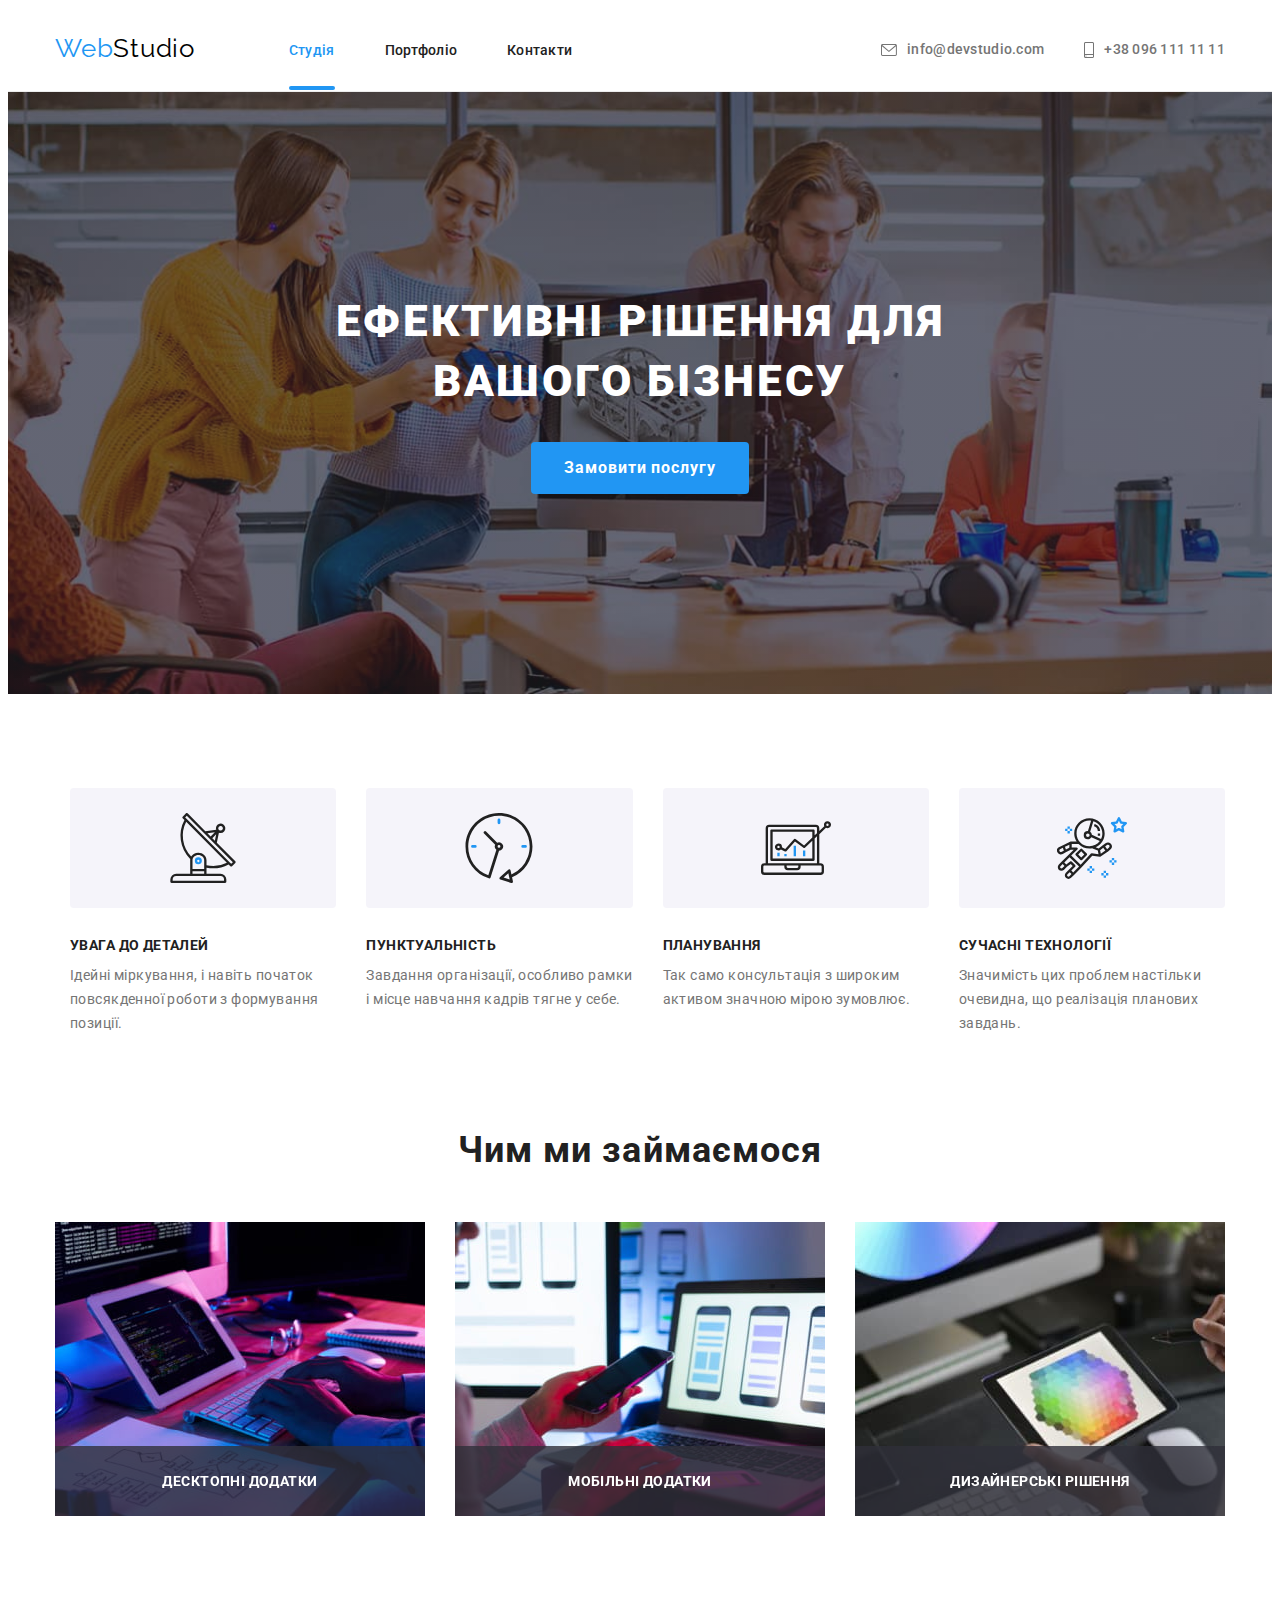
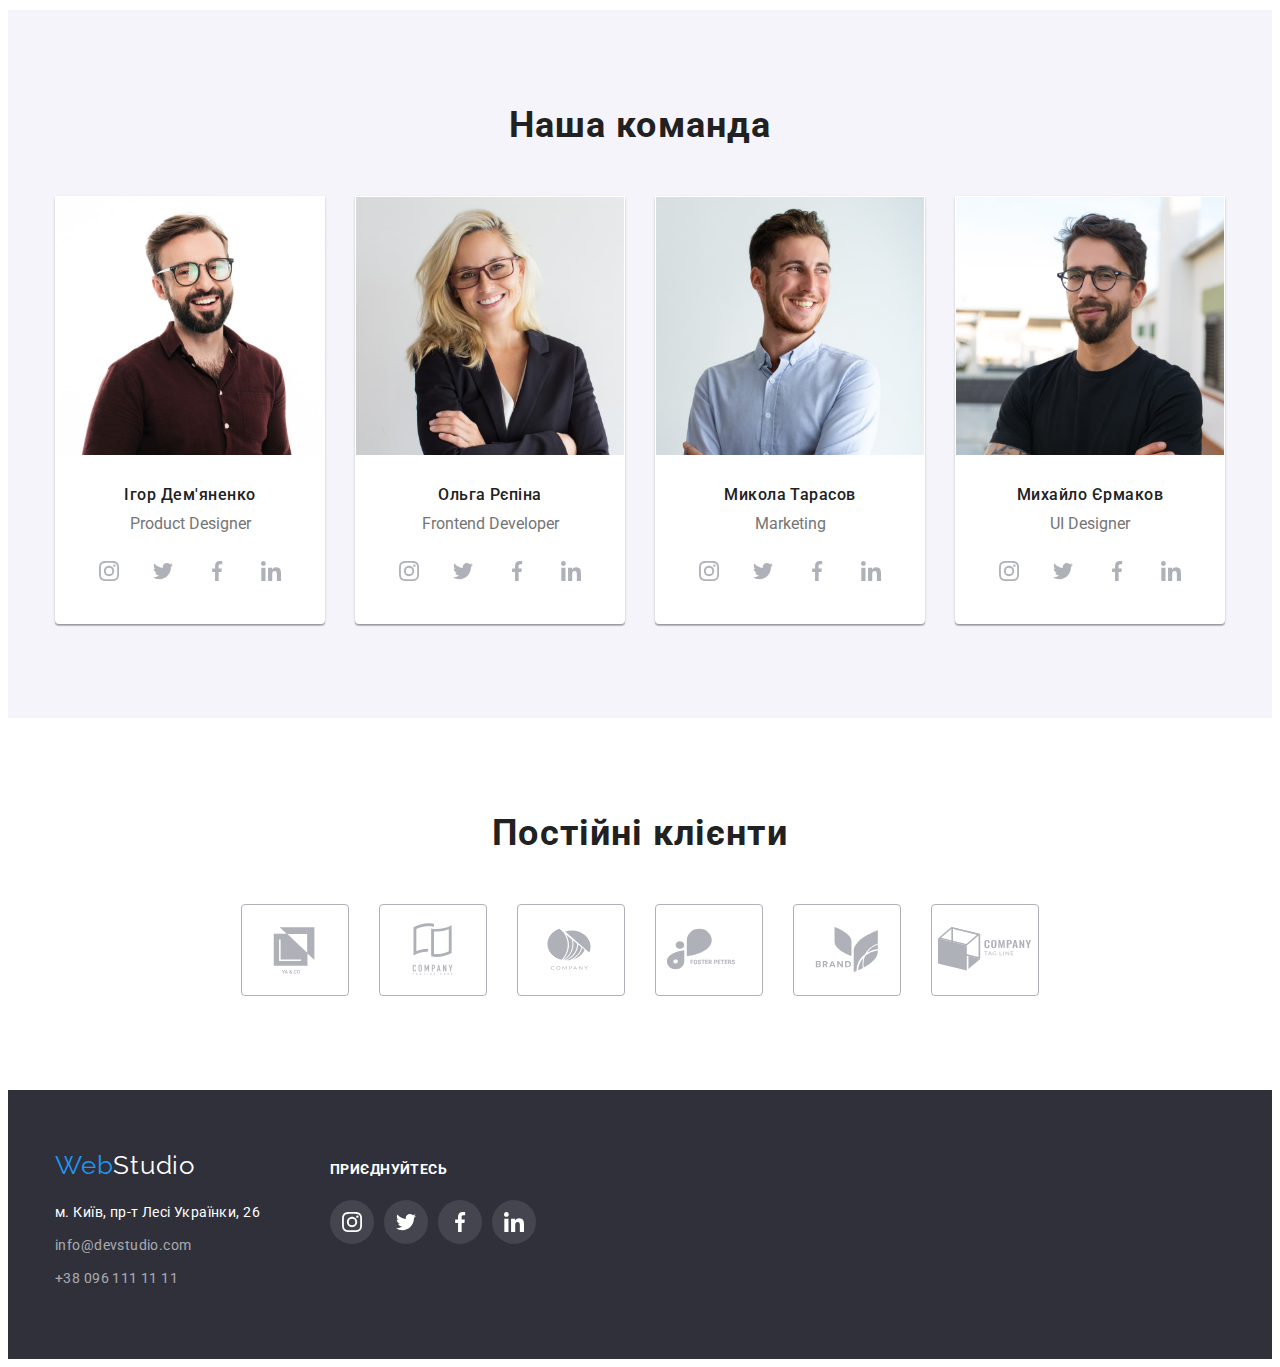
==== index.html @ b307451d "cloning files" ====
<!DOCTYPE html>
<html lang="uk">
<head>
    <meta charset="UTF-8">
    <meta http-equiv="X-UA-Compatible" content="IE=edge">
    <meta name="viewport" content="width=device-width, initial-scale=1.0">
    <title>WebStudio</title>
    <link rel="preconnect" href="https://fonts.googleapis.com"/>
    <link rel="preconnect" href="https://fonts.gstatic.com" crossorigin/>
    <link href="https://fonts.googleapis.com/css2?family=Raleway:wght@700&family=Roboto:wght@400;500;700;900&display=swap"
        rel="stylesheet"/>
    <link rel="stylesheet" href="https://cdnjs.cloudflare.com/ajax/libs/modern-normalize/1.1.0/modern-normalize.min.css"
            integrity="sha512-wpPYUAdjBVSE4KJnH1VR1HeZfpl1ub8YT/NKx4PuQ5NmX2tKuGu6U/JRp5y+Y8XG2tV+wKQpNHVUX03MfMFn9Q=="
            crossorigin="anonymous" referrerpolicy="no-referrer"/>
    <link rel="stylesheet" href="./styles/styles.css"/>
</head>
<body>
    <header>
        <div class="container">
            <div class="header-container">
                <a class=" header link-logo" href="./index.html"><span class="logo">Web</span><span class="logo-studio">Studio</span></a>
                <ul class="site-nav">
                    <li><a class="link current" href="./index.html">Студія</a></li>
                    <li><a class="link" href="./portfolio.html">Портфоліо</a></li>
                    <li><a class="link" href="#">Контакти</a></li>
                </ul>
                <ul class="contacts">
                    <li class="contacts-item"><a class="link email" href="meilto:info@devstudio.com">
                        <span class="contacts-list">
                            <svg class="contacts-icon" width="16" height="12">
                                <use href="./img/icon.svg#icon-envelope"></use>
                            </svg>info@devstudio.com
                        </span></a></li>
                    <li class="contacts-item"><a class="link tel" href="tel:+380961111111">
                        <span class="contacts-list">
                            <svg class="contacts-icon" width="10" height="16">
                                <use href="./img/icon.svg#icon-smartphone"></use>
                            </svg>+38 096 111 11 11
                        </span></a></li>
                </ul>
            </div>
        </div>
    </header> 
    <main>

        <section class="hero">
            <div class="overlay">
                <div class="hero-container">
                    <h1 class="hero-title">Ефективні рішення для вашого бізнесу</h1>
                    <button data-modal-open class="primary-button" type="button">Замовити послугу</button>
                </div>
            </div>
        </section>

        <section class="section excellence">
            <div class="container">
                <h2 class="visually-hidden">Наші переваги</h2>
                <ul class="excellence-list">
                    <li class="excellence-item icon-antenna">
                        <h3 class="excellence-title">Увага до деталей</h3>
                        <p class="text">Ідейні міркування, і навіть початок повсякденної роботи з формування позиції.</p>
                    </li>
                    <li class="excellence-item icon-clock">
                        <h3 class="excellence-title">Пунктуальність</h3>
                        <p class="text">Завдання організації, особливо рамки і місце навчання кадрів тягне у себе.</p>
                    </li>
                    <li class="excellence-item icon-diagram">
                        <h3 class="excellence-title">Планування</h3>
                        <p class="text">Так само консультація з широким активом значною мірою зумовлює.</p>
                    </li>
                    <li class="excellence-item icon-astronaut">
                        <h3 class="excellence-title">Сучасні технологіЇ</h3>
                        <p class="text">Значимість цих проблем настільки очевидна, що реалізація планових завдань.</p>
                    </li>
                </ul>
            </div>
        </section>

        <section class="section-activities">
            <div class="container">
                <h2 class="activities title">Чим ми займаємося</h2>
                <ul class="activities-items">
                    <li>
                        <div class="activities-card">
                            <img src="./img/box1.jpg" alt="Десктопні додатки" height="294" width="370">
                            <div class="activities-description">
                                <p>Десктопні додатки</p>
                            </div>
                        </div>
                    </li>
                    <li>
                        <div class="activities-card">
                            <img src="./img/box2.jpg" alt="Мобільні додатки" height="294" width="370">
                            <div class="activities-description">
                                <p>Мобільні додатки</p>
                            </div>
                        </div>
                    </li>
                    <li>
                        <div class="activities-card">
                            <img src="./img/box3.jpg" alt="Дизайнерські рішення" height="294" width="370">
                            <div class="activities-description">
                                <p>Дизайнерські рішення</p>
                            </div>
                        </div>
                    </li>
                </ul>
            </div>
        </section>

        <section class="section team">
            <div class="container">
                <h2 class="title">Наша команда</h2>
                <ul class="team-items">
                    <li class="teamcard">
                        <img src="./img/img1.jpg" alt="Молодий чоловік" height="260" width="270">
                        <div class="team-container">
                            <h3 class="team-title">Ігор Дем'яненко</h3>
                            <p lang="en" class="text">Product Designer</p>
                            <ul class="team-connect-list">
                                <li class="team-connect-item"><a href="" class="team-connect-link">
                                    <svg class="team-connect-icon" width="20" height="20">
                                        <use href="./img/icon.svg#icon-instagram"></use>
                                    </svg>
                                </a></li>
                                <li class="team-connect-item"><a href="" class="team-connect-link">
                                    <svg class="team-connect-icon" width="20" height="20">
                                        <use href="./img/icon.svg#icon-twitter"></use>
                                    </svg>
                                </a></li>
                                <li class="team-connect-item"><a href="" class="team-connect-link">
                                    <svg class="team-connect-icon" width="20" height="20">
                                        <use href="./img/icon.svg#icon-facebook"></use>
                                    </svg>
                                </a></li>
                                <li class="team-connect-item"><a href="" class="team-connect-link">
                                    <svg class="team-connect-icon" width="20" height="20">
                                        <use href="./img/icon.svg#icon-linkedin"></use>
                                    </svg>
                                </a></li>
                            </ul>
                        </div>
                    </li>
                    <li class="teamcard">
                        <img src="./img/img2.jpg" alt="Гарна дівчина" height="260" width="270">
                        <div class="team-container">
                            <h3 class="team-title">Ольга Рєпіна</h3>
                            <p lang="en" class="text">Frontend Developer</p>
                            <ul class="team-connect-list">
                                <li class="team-connect-item"><a href="" class="team-connect-link">
                                        <svg class="team-connect-icon" width="20" height="20">
                                            <use href="./img/icon.svg#icon-instagram"></use>
                                        </svg>
                                    </a></li>
                                <li class="team-connect-item"><a href="" class="team-connect-link">
                                        <svg class="team-connect-icon" width="20" height="20">
                                            <use href="./img/icon.svg#icon-twitter"></use>
                                        </svg>
                                    </a></li>
                                <li class="team-connect-item"><a href="" class="team-connect-link">
                                        <svg class="team-connect-icon" width="20" height="20">
                                            <use href="./img/icon.svg#icon-facebook"></use>
                                        </svg>
                                    </a></li>
                                <li class="team-connect-item"><a href="" class="team-connect-link">
                                        <svg class="team-connect-icon" width="20" height="20">
                                            <use href="./img/icon.svg#icon-linkedin"></use>
                                        </svg>
                                    </a></li>
                            </ul>
                        </div>                        
                    </li>
                    <li class="teamcard">
                        <img src="./img/img3.jpg" alt="Усміхнений хлопець" height="260" width="270">
                        <div class="team-container">
                            <h3 class="team-title">Микола Тарасов</h3>
                            <p lang="en" class="text">Marketing</p>
                            <ul class="team-connect-list">
                                <li class="team-connect-item"><a href="" class="team-connect-link">
                                        <svg class="team-connect-icon" width="20" height="20">
                                            <use href="./img/icon.svg#icon-instagram"></use>
                                        </svg>
                                    </a></li>
                                <li class="team-connect-item"><a href="" class="team-connect-link">
                                        <svg class="team-connect-icon" width="20" height="20">
                                            <use href="./img/icon.svg#icon-twitter"></use>
                                        </svg>
                                    </a></li>
                                <li class="team-connect-item"><a href="" class="team-connect-link">
                                        <svg class="team-connect-icon" width="20" height="20">
                                            <use href="./img/icon.svg#icon-facebook"></use>
                                        </svg>
                                    </a></li>
                                <li class="team-connect-item"><a href="" class="team-connect-link">
                                        <svg class="team-connect-icon" width="20" height="20">
                                            <use href="./img/icon.svg#icon-linkedin"></use>
                                        </svg>
                                    </a></li>
                            </ul>
                        </div>
                    </li>
                    <li class="teamcard">
                        <img src="./img/img4.jpg" alt="Усміхнений хлопець в окулярах" height="260" width="270">
                        <div class="team-container">
                            <h3 class="team-title">Михайло Єрмаков</h3>
                            <p lang="en" class="text">UI Designer</p>
                            <ul class="team-connect-list">
                                <li class="team-connect-item"><a href="" class="team-connect-link">
                                        <svg class="team-connect-icon" width="20" height="20">
                                            <use href="./img/icon.svg#icon-instagram"></use>
                                        </svg>
                                    </a></li>
                                <li class="team-connect-item"><a href="" class="team-connect-link">
                                        <svg class="team-connect-icon" width="20" height="20">
                                            <use href="./img/icon.svg#icon-twitter"></use>
                                        </svg>
                                    </a></li>
                                <li class="team-connect-item"><a href="" class="team-connect-link">
                                        <svg class="team-connect-icon" width="20" height="20">
                                            <use href="./img/icon.svg#icon-facebook"></use>
                                        </svg>
                                    </a></li>
                                <li class="team-connect-item"><a href="" class="team-connect-link">
                                        <svg class="team-connect-icon" width="20" height="20">
                                            <use href="./img/icon.svg#icon-linkedin"></use>
                                        </svg>
                                    </a></li>
                            </ul>
                        </div>
                    </li>
                </ul>
            </div>
        </section>

        <section class="clients">
            <div class="container">
                <h2 class="title">Постійні клієнти</h2>
                <ul class="clients-list">
                    <li class="clients-items"><a href="" class="clients-link">
                        <svg class="clients-icon" width="106" height="60">
                            <use href="./img/icon.svg#icon-Logounion"></use>
                        </svg>
                    </a></li>
                    <li class="clients-items"><a href="" class="clients-link">
                        <svg class="clients-icon" width="106" height="60">
                            <use href="./img/icon.svg#icon-Logotwo"></use>
                        </svg>
                    </a></li>
                    <li class="clients-items"><a href="" class="clients-link">
                        <svg class="clients-icon" width="106" height="60">
                            <use href="./img/icon.svg#icon-Logothree"></use>
                        </svg>
                    </a></li>
                    <li class="clients-items"><a href="" class="clients-link">
                        <svg class="clients-icon" width="106" height="60">
                            <use href="./img/icon.svg#icon-Logofour"></use>
                        </svg>
                    </a></li>
                    <li class="clients-items"><a href="" class="clients-link">
                        <svg class="clients-icon" width="106" height="60">
                            <use href="./img/icon.svg#icon-Logofive"></use>
                        </svg>
                    </a></li>
                    <li class="clients-items"><a href="" class="clients-link">
                        <svg class="clients-icon" width="106" height="60">
                            <use href="./img/icon.svg#icon-Logosix"></use>
                        </svg>
                    </a></li>
                </ul>
            </div>
        </section>
    </main>

    <footer>
        <div class="container">
            <div class="footer-container">
                <div class="address-container">
                    <a class="link-logo" href="./index.html"><span class="logo">Web</span><span class="logo-studio">Studio</span></a>
                    <address class="address">
                        <ul class="address-items">
                            <li class="footer-items">
                                <a class="link address"
                                    href="https://www.google.com/maps/place/бульвар+Лесі+Українки,+26,+Київ,+02000/@50.4265807,30.5361971,17z/data=!3m1!4b1!4m5!3m4!1s0x40d4cf0e033ecbe9:0x57a4dffefec77da0!8m2!3d50.4265807!4d30.5383858">
                                    <span class="link address-item">
                                        м. Київ, пр-т Лесі Українки, 26
                                    </span></a>
                            </li>
                            <li class="footer-items">
                                <a class="link email" href="meilto:info@devstudio.com"><span
                                        class="link item">info@devstudio.com</span></a>
                            </li>
                            <li class="footer-items">
                                <a class="link tel" href="tel:+380961111111"><span class="link item">+38 096 111 11 11</span></a>
                            </li>
                        </ul>
                    </address>
                </div>
                <div class="connect-container">
                    <h4 class="connect-title">Приєднуйтесь</h4>
                    <ul class="connect-list">
                        <li class="connect-item"><a href="" class="connect-link">
                            <svg class="connect-icon" width="20" height="20">
                                <use href="./img/icon.svg#icon-instagram"></use>
                            </svg>
                        </a></li>
                        <li class="connect-item"><a href="" class="connect-link">
                            <svg class="connect-icon" width="20" height="20">
                                <use href="./img/icon.svg#icon-twitter"></use>
                            </svg>
                        </a></li>
                        <li class="connect-item"><a href="" class="connect-link">
                            <svg class="connect-icon" width="20" height="20">
                                <use href="./img/icon.svg#icon-facebook"></use>
                            </svg>
                        </a></li>
                        <li class="connect-item"><a href="" class="connect-link">
                            <svg class="connect-icon" width="20" height="20">
                                <use href="./img/icon.svg#icon-linkedin"></use>
                            </svg>
                        </a></li>
                    </ul>
                </div>
            </div>
        </div>
    </footer> 
    
    <div class="backdrop is-hidden" data-modal>
        <div class="modal">
            <p></p>
            <button data-modal-close class="close-button" type="button"></button>
        </div>
    </div> 
    <script src="./js/modal.js"></script>  
</body>
</html>
---- styles/styles.css ----
html {
    box-sizing: border-box;
}
*,
* ::before,
* ::after {
    box-sizing: inherit;
}
:root {
    --primary-text-color: #757575;
    --title-text-color: #212121;
    --accent-color: #2196f3;
    --primary-white-color: #ffffff;
    --primary-black-color: #2f303a;
}
header {
    border-bottom: 1px solid #ececec;
}

body {
    background-color: var(--primary-white-color);
    color: var(--primary-text-color);

    font-family: Roboto, sans-serif;
}
.section {
    padding-top: 94px;
    padding-bottom: 94px;
}
h2,
h3,
h4, 
p {
    margin-top: 0;
    margin-bottom: 0;
}
ul {
    list-style: none;
    margin-top: 0;
    margin-bottom: 0;
}

.title {
    color: var(--title-text-color);
    font-weight: 700;
    font-size: 36px;
    line-height: 1.17;
    letter-spacing: 0.03em;
    text-align: center;
    margin-bottom: 50px;
}
.container {
    margin-right: auto;
    margin-left: auto;
    width: 1200px;
    padding-right: 15px;
    padding-left: 15px;
}

/* logo */

.logo {
    color: var(--accent-color);
    font-family: Raleway;
    text-decoration: none;
    font-size: 26px;
    line-height: 1.2;
    letter-spacing: 0.03em;
}
.logo-studio {
    color: #000000;
    font-family: Raleway;
    text-decoration: none;
    font-size: 26px;
    line-height: 1.2;
    letter-spacing: 0.03em;
}
.link-logo {
    text-decoration: none;
}
/* heder */

.header-container {
  display: flex;
  align-items: center;
  justify-content: space-between;
}
header .link-logo {
  display: block;
  padding-top: 24px;
  padding-bottom: 25px;
  padding-left: 0;
  margin-right: 93px;
}

.site-nav {
  display: flex;
  align-items: center;
  justify-content: space-between;
  gap: 50px;

  padding-top: 32px;
  padding-bottom: 32px;
  padding-left: 0;
  margin-right: 308px;
}

.contacts {
  display: flex;
  align-content: center;
  justify-content: flex-start;
  gap: 40px;
  flex-wrap: nowrap;

  margin: 0;
  padding-top: 32px;
  padding-right: 0;
  padding-bottom: 32px;
  padding-left: 0;
}
.contacts-item {
  display: flex;
  align-items: center;
  padding-right: 0;
  flex-wrap: nowrap;
}
.contacts-list {
  display: flex;
  align-items: center;
  justify-content: space-between;
  padding-right: 0;
}

.link {
    color: var(--title-text-color);
    text-decoration: none;
    font-family: Roboto, sans-serif;
    font-weight: 500;
    font-size: 14px;
    line-height: 1.17;
    letter-spacing: 0.02em;

    transition-property: background-color;
    transition-duration: 250ms;
    transition-timing-function: cubic-bezier(0.4, 0, 0.2, 1);
}
.contacts-icon {
  fill: currentColor;
  margin-right: 10px;
}
.link.email,
.link.tel {
  color: var(--primary-text-color);
  font-weight: 500;
  font-size: 14px;
  line-height: 1.17;
  letter-spacing: 0.02em;
  text-decoration: none;
  margin: 0;
  padding-right: 0;
  padding-left: 0;
}

.link:hover {
    color: var(--accent-color);
    transition: color 250ms cubic-bezier(0.4, 0, 0.2, 1);
}

.link:focus {
    color: var(--accent-color);
    transition: color 250ms cubic-bezier(0.4, 0, 0.2, 1);
}

.link.current {
    color: var(--accent-color);
    position: relative;
    padding-top: 32px;
}

.link.current::after {
    content: "";
    display: inline-block;
    width: 100%;
    height: 4px;
    left: 0;
    bottom: -32px;
    background-color: var(--accent-color);
    border-radius: 2px;
    position: absolute;
}

/* hero */

.hero {
  background-color: #c4c4c4;
  text-align: center;
  padding: 0;
}

.section.hero {
  height: 600px;
}

.overlay {
  width: 100%;
  height: 100%;
  margin-left: auto;
  margin-right: auto;

  background-image: linear-gradient(
      to right,
      rgba(47, 48, 58, 0.4),
      rgba(47, 48, 58, 0.4)
    ),
    url("../img/bgrhero.jpeg");

  background-repeat: no-repeat;
  background-position: center;
  background-size: cover;
}
.hero-container {
  padding-top: 200px;
  padding-bottom: 200px;
}

.hero-title {
  margin-top: 0;
  margin-bottom: 30px;
  margin-right: auto;
  margin-left: auto;

  color: var(--primary-white-color);
  text-transform: uppercase;
  font-weight: 900;
  font-size: 44px;
  line-height: 1.36;
  letter-spacing: 0.06em;
  text-align: center;
  max-width: 696px;
}
.primary-button {
  display: inline-block;
  border: 1px solid transparent;
  border-radius: 4px;
  padding: 10px 32px;
  min-width: 216px;

  background-color: var(--accent-color);
  color: var(--primary-white-color);

  font-family: Roboto, sans-serif;
  font-weight: 700;
  font-size: 16px;
  line-height: 1.9;
  letter-spacing: 0.06em;
  text-align: center;
}

/* excellence */

.visually-hidden {
  position: absolute;
  white-space: nowrap;
  width: 1px;
  height: 1px;
  overflow: hidden;
  border: 0;
  padding: 0;
  clip: rect(0 0 0 0);
  clip-path: inset(50%);
  margin: 1px;
}

.excellence-list {
  display: flex;
  gap: 30px;
  padding-left: 15px;
  margin: 0;
}

.excellence-title {
  margin-top: 0;
  margin-bottom: 10px;

  color: var(--title-text-color);
  text-transform: uppercase;
  font-weight: 700;
  font-size: 14px;
  line-height: 1.14;
  letter-spacing: 0.03em;
}

.excellence .text {
  margin-top: 0;
  margin-bottom: 0;

  font-size: 14px;
  line-height: 1.7;
  letter-spacing: 0.03em;
}
.excellence-item {
  width: 270px;
}
.excellence-item::before {
  content: "";
  display: block;
  height: 120px;
  border-radius: 4px;

  background-color: rgba(245, 244, 250, 1);
  background-size: contain;
  background-repeat: no-repeat;
  background-position: center;
  margin-bottom: 30px;
}
.icon-antenna::before {
  background-image: url("../img/antenna.svg");
  background-size: 70px 70px;
}
.icon-clock::before {
  background-image: url("../img/clock.svg");
  background-size: 70px 70px;
}
.icon-diagram::before {
  background-image: url("../img/diagram.svg");
  background-size: 70px 70px;
}
.icon-astronaut::before {
  background-image: url("../img/astronaut.svg");
  background-size: 70px 70px;
}

/* activities */

.section-activities {
  padding-top: 0;
  padding-bottom: 94px;
}

.activities .title {
  margin-top: 0;
  margin-bottom: 50px;
}
img {
  display: block;
  max-width: 100%;
  height: auto;
  margin-right: 0;
}
.activities-items {
  display: flex;
  gap: 30px;
  padding-left: 0;
}
.activities-card {
    position: relative;
    width: 370px;
    height: 294px;
}

.activities-description {
    position: absolute;
    width: 100%;
    height: 70px;
    right: 0;
    bottom: 0;
    z-index: 2;
    display: block;
    margin: 0;
    padding: 27px 0;
    font-family: 'Roboto';
    font-style: normal;
    font-weight: 700;
    font-size: 14px;
    line-height: 1.15;
    text-align: center;
    letter-spacing: 0.03em;
    text-transform: uppercase;  

    background-color: rgba(47, 48, 58, 0.8); 
    color: rgba(255, 255, 255, 1);

}

/* team */

.team-items {
  display: flex;
  justify-content: space-between;
  padding-left: 0;
}

.team {
  background-color: #f5f4fa;
}

.teamcard {
  display: block;
  background-color: var(--primary-white-color);
  border: 1px solid transparent;
  width: 270px;
  height: 428px;
  text-align: center;
  box-shadow: 0px 1px 3px rgba(0, 0, 0, 0.12), 0px 1px 1px rgba(0, 0, 0, 0.14),
    0px 2px 1px rgba(0, 0, 0, 0.2);
  border-radius: 0px 0px 4px 4px;

  margin-right: 0;
}
.team-container {
  padding-top: 30px;
  padding-bottom: 0;
}

.team-title {
  color: var(--title-text-color);
  font-weight: 500;
  font-size: 16px;
  line-height: 1.19;
  letter-spacing: 0.03em;
  margin-top: 0;
  margin-bottom: 10px;
}

.team.text {
  font-size: 16px;
  line-height: 1.19;
  letter-spacing: 0.03em;
  margin-top: 0;
  margin-bottom: 16px;
}
.team-connect-list {
  display: flex;
  justify-content: center;
  gap: 10px;
  padding: 0;
  margin-top: 16px;
}

.team-connect-icon {
  fill: rgba(175, 177, 184, 1);
}

.team-connect-link {
    width: 44px;
    height: 44px;
    display: flex;
    align-items: center;
    justify-content: center;
    background-color: rgba(255, 255, 255, 1);
    border-radius: 50%;

    transition-property: background-color;
    transition-duration: 250ms;
    transition-timing-function: cubic-bezier(0.4, 0, 0.2, 1);
}
.team-connect-link:hover,
.team-connect-link:focus {
    background-color: var(--accent-color);
    fill: #ffffff;
    transition: fill 250ms cubic-bezier(0.4, 0, 0.2, 1);
}
.team-connect-link:hover .team-connect-icon,
.team-connect-link:focus .team-connect-icon {
    fill: #ffffff;
    transition: fill 250ms cubic-bezier(0.4, 0, 0.2, 1);
}

/* clients */

.clients {
  padding-top: 94px;
  padding-bottom: 94px;
}

.clients-list {
  display: flex;
  gap: 30px;
  padding-left: 0;
  align-items: center;
  justify-content: center;
}

.clients-items {
  width: calc((100%-150px) / 6);
}
.clients-icon {
  fill: #afb1b8;
}

.clients-link {
    display: flex;
    width: 100%;
    height: 92px;
    border: 1px solid #afb1b8;
    border-radius: 4px;
    align-items: center;
    justify-content: center;

    transition-property: background-color;
    transition-duration: 250ms;
    transition-timing-function: cubic-bezier(0.4, 0, 0.2, 1);
}
.clients-link:hover,
.clients-link:focus {
    border-color: var(--accent-color);
    transition: border-color 250ms cubic-bezier(0.4, 0, 0.2, 1);
}
.clients-link:hover .clients-icon,
.clients-link:focus .clients-icon {
    fill: var(--accent-color);
    transition: fill 250ms cubic-bezier(0.4, 0, 0.2, 1);
}
/* footer */

footer {
    background-color: var(--primary-black-color);
    padding-top: 60px;
    padding-bottom: 60px;
}

footer .logo-studio {
  color: var(--primary-white-color);
}
.address {
  font-style: inherit;
}

footer .link-logo {
  display: inline-block;

  padding-left: 0;
  margin-right: 0;
  margin-bottom: 20px;
}
.address-container {
  margin-right: 70px;
}
.address-items {
  display: inline-block;
  padding: 0;
}
.footer-items {
  margin-bottom: 9px;
}

.address-item {
  text-decoration: none;
  color: #ffffff;
  font-weight: 400;
  font-size: 14px;
  line-height: 1.7;
  letter-spacing: 0.03em;
}

.item {
  text-decoration: none;
  color: rgba(255, 255, 255, 0.6);
  font-weight: 400;
  font-size: 14px;
  line-height: 1.7;
  letter-spacing: 0.03em;
}

.address.link:hover,
.address.link:focus {
    color: var(--accent-color);
    transition: color 250ms cubic-bezier(0.4, 0, 0.2, 1);
}

.footer-container {
    display: flex;
    align-items: baseline;
}

.connect-title {
    font-family: "Roboto";
    font-style: normal;
    font-weight: 700;
    font-size: 14px;
    line-height: 16px;
    letter-spacing: 0.03em;
    text-transform: uppercase;
    margin-bottom: 23px;

    color: #ffffff;
}
.connect-list {
    display: flex;
    justify-content: center;
    gap: 10px;
    padding: 0;
}

.connect-icon {
    fill: #ffffff;
}

.connect-link {
    width: 44px;
    height: 44px;
    display: flex;
    align-items: center;
    justify-content: center;
    background-color: rgba(68, 69, 78, 1);
    border-radius: 50%;
    transition-property: background-color;
    transition-duration: 250ms;
    transition-timing-function: cubic-bezier(0.4, 0, 0.2, 1);

}
.connect-link:hover,
.connect-link:focus {
    background-color: var(--accent-color);
    transition: background-color 250ms cubic-bezier(0.4, 0, 0.2, 1);
}

/* Портфоліо */

/* Фільтри */

.filters {
    display: flex;
    justify-content: center;
    gap: 8px;
    padding-left: 0;
    margin-bottom: 50px;
}

.filter-button {
    display: inline-block;
    background-color: #f5f4fa;
    color: var(--title-text-color);
    font-family: inherit;
    font-weight: 500;
    font-size: 16px;
    line-height: 1.6;
    letter-spacing: 0.03em;

    padding: 6px 22px;

    border: 1px solid transparent;
    border-radius: 4px;

    transition-property: background-color;
    transition-duration: 250ms;
    transition-timing-function: cubic-bezier(0.4, 0, 0.2, 1);
}
.filter-button:hover,
.filter-button:focus {
    background-color: var(--accent-color);
    color: #ffffff;
    box-shadow: 0px 3px 1px rgba(0, 0, 0, 0.1), 0px 1px 2px rgba(0, 0, 0, 0.08),
    0px 2px 2px rgba(0, 0, 0, 0.12);
    transition: box-shadow 250ms cubic-bezier(0.4, 0, 0.2, 1);
    transition: background-color 250ms cubic-bezier(0.4, 0, 0.2, 1);
    transition: color 250ms cubic-bezier(0.4, 0, 0.2, 1);
}
.filter-button.current {
    background-color: #2196f3;
    color: #ffffff;
    box-shadow: 0px 3px 1px rgba(0, 0, 0, 0.1), 0px 1px 2px rgba(0, 0, 0, 0.08),
    0px 2px 2px rgba(0, 0, 0, 0.12);
}

/* Project */

.project-list {
    display: flex;
    flex-wrap: wrap;
    gap: 30px;
    flex-basis: calc((100% - 30px) / 3);
    padding: 0;
    margin: 0;
    text-decoration: none;
}

.project-card {
    position: relative;
    width: 370px;
    height: 294px;
    padding: 63px, 24px;
    overflow: hidden;

}

.project-container {
    display: block;
    max-width: 370px;
    border: 1px solid #eeeeee;
    border-top: transparent;
    padding: 20px 24px;
    margin: 0;
}

.text-description {
    
    font-family: Roboto;
    font-size: 18px;
    line-height: 1.55;
    letter-spacing: 0.03em;
    color: #ffffff;
    
    margin: 0;
}
.project-description {
    position: absolute;
    width: 100%;
    height: 100%;
    top: 0;
    left: 0;
    padding: 63px 24px;
    
    background-color: rgba(33, 150, 243, 0.9);
    color: #ffffff;

    transform: translateY(100%);
    transition: transform 250ms cubic-bezier(0.4, 0, 0.2, 1);

}
.project-card:hover .project-description {
    transform: translateY(0);
    transition: transform 250ms cubic-bezier(0.4, 0, 0.2, 1);
}

.project-title {
    color: var(--title-text-color);
    font-weight: 700;
    font-size: 18px;
    line-height: 2;
    letter-spacing: 0.06em;
    margin-bottom: 4px;
    text-decoration: none;
}
.project-text {
  color: var(--primary-text-color);
  font-size: 16px;
  line-height: 1.9;
  letter-spacing: 0.03em;
  text-decoration: none;
}
.project-link {
    text-decoration: none;
    color: var(--primary-text-color);
    box-shadow: 0px 1px 1px rgba(0, 0, 0, 0.12), 0px 4px 4px rgba(0, 0, 0, 0.06),
    1px 4px 6px rgba(0, 0, 0, 0.16);
}

.project:hover,
.project:focus {
    box-shadow: 0px 1px 1px rgba(0, 0, 0, 0.12), 0px 4px 4px rgba(0, 0, 0, 0.06),
    1px 4px 6px rgba(0, 0, 0, 0.16);
    transition: box-shadow 250ms cubic-bezier(0.4, 0, 0.2, 1);
}

.backdrop {
    position: fixed;
    top: 0;
    left: 0;
    width: 100%;
    height: 100%;
    background-color: rgba(0, 0, 0, 0.2);
    opacity: 1;
    transition: opacity 250ms cubic-bezier(0.4, 0, 0.2, 1);
}

.backdrop.is-hidden {
    opacity: 0;
    pointer-events: none;
}
.backdrop.is-hidden .modal {
    transform: translate(-50%, -50%) scale(0.8);
}

.modal {
    position: absolute;
    top: 50%;
    left: 50%;
    transform: translate(-50%,-50%) scale(1);

    width: 528px;
    height: 581px;
    border-radius: 4px;
    background-color: #ffffff;
}

.close-button {
    position: absolute;
    top: 8px;
    right: 8px;
    width: 30px;
    height: 30px;
    border-radius: 50%;
    border: 1px solid rgba(0, 0, 0, 0.1);
    background-color: #ffffff;
    background-image: url("../img/close.svg");
    background-repeat: no-repeat;
    background-position: center;
}
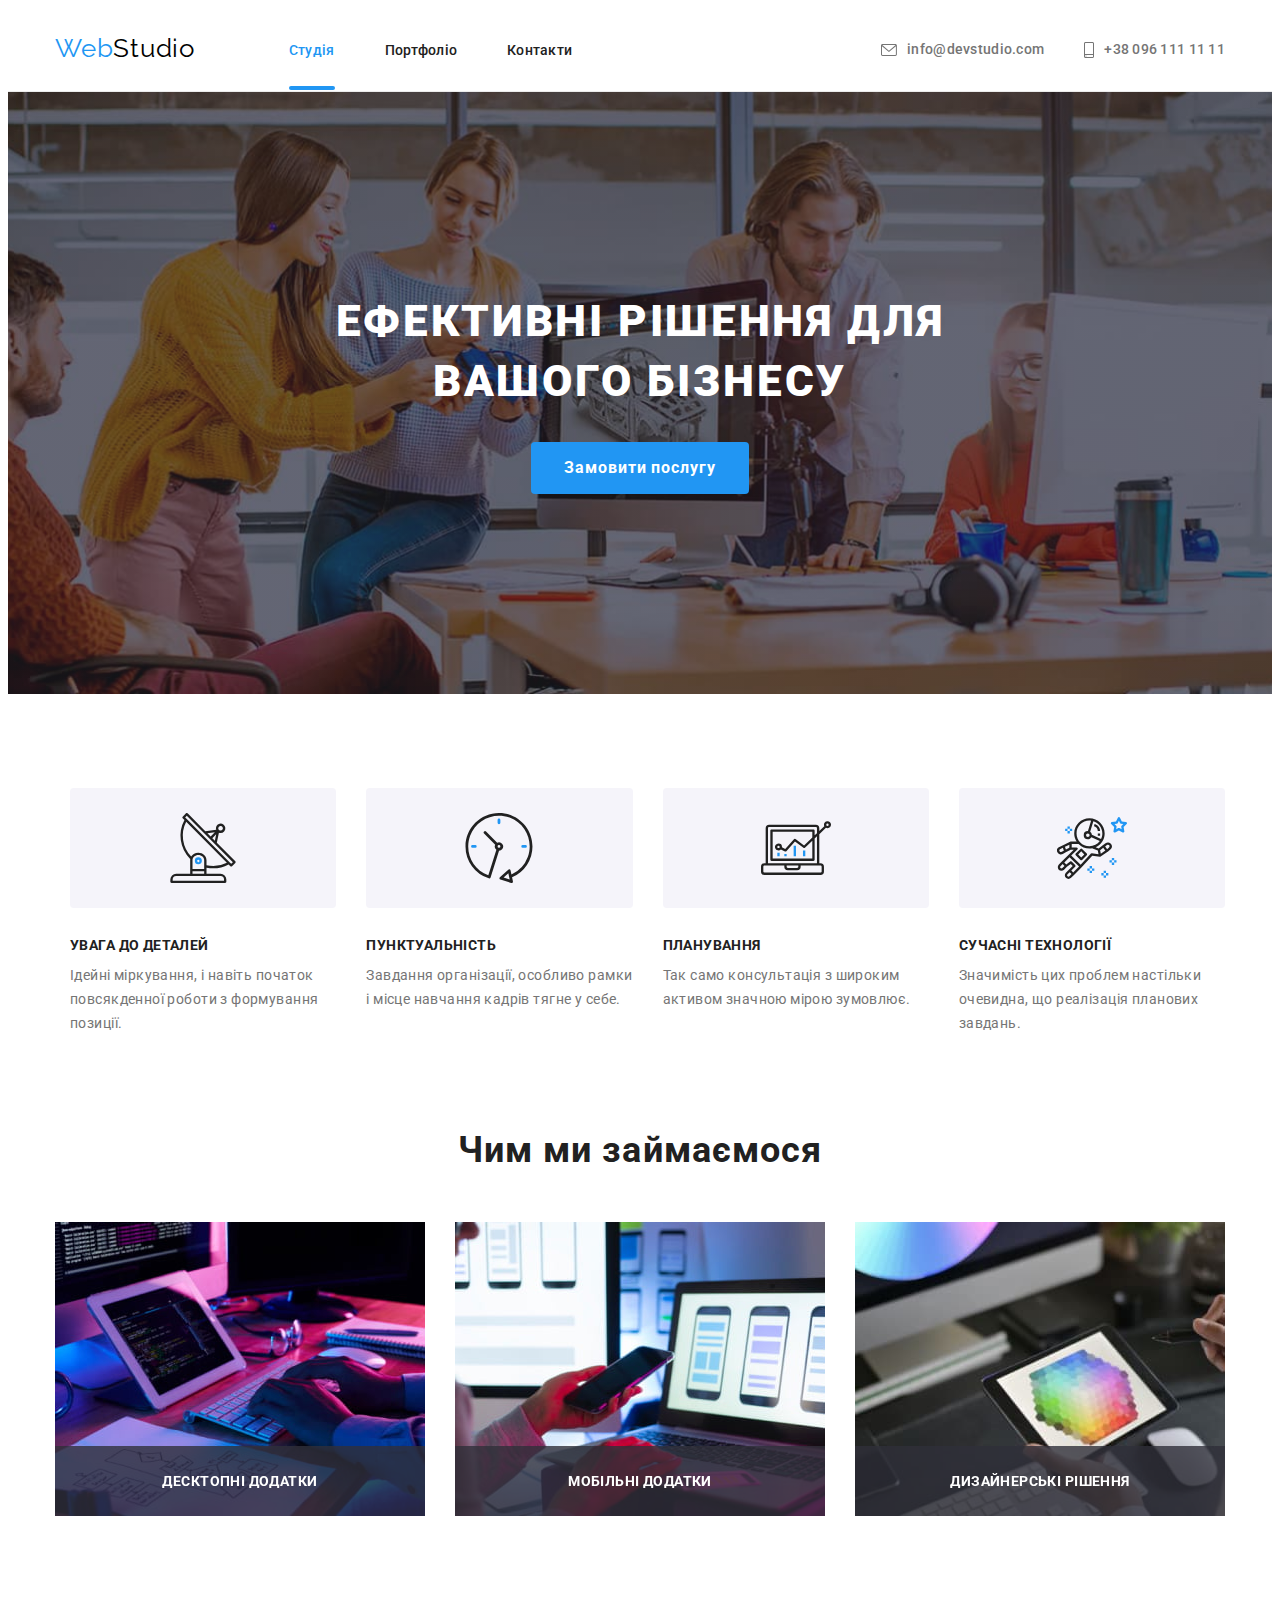
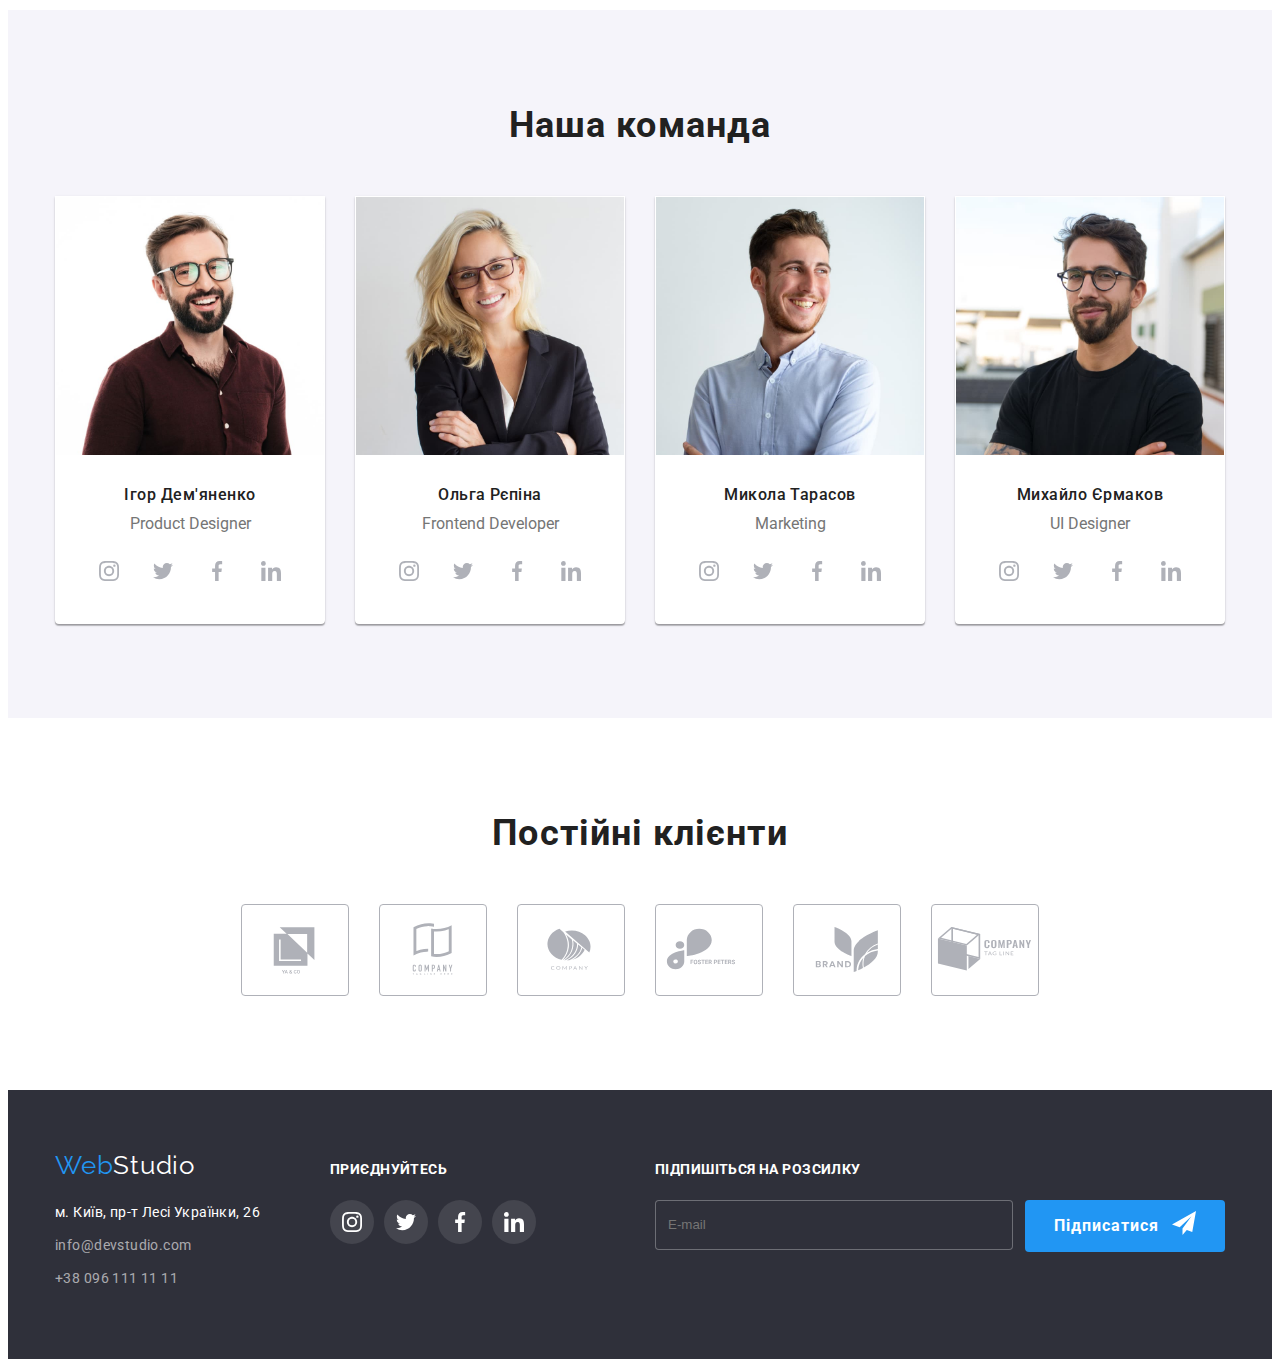
==== commit 98db08ca: "fixes hw" ====
--- a/index.html
+++ b/index.html
@@ -320,14 +320,73 @@
                         </a></li>
                     </ul>
                 </div>
+                <div class="subscribe-container">
+                    <h4 class="connect-title">Підпишіться на розсилку</h4>
+                    <form name="subscribe-form" autocomplete="off" novalidate>
+                        <div class="subscribe">
+                                <input 
+                                    type="email" 
+                                    name="subscribe-email" 
+                                    class="subscribe-input"
+                                    placeholder="E-mail">
+                            <button class="subscribe-button" type="submit">Підписатися</button>
+                        </div>
+                        
+                    </form>
+                </div>
             </div>
         </div>
     </footer> 
     
     <div class="backdrop is-hidden" data-modal>
         <div class="modal">
-            <p></p>
-            <button data-modal-close class="close-button" type="button"></button>
+            <h2 class="modal-title">Залиште свої дані, ми Вам передзвонимо</h2>
+            <button data-modal-close class="close-button" type="button">
+                <svg class="close-icon" width="18" height="18">
+                    <use href="./img/icon.svg#icon-close"></use>
+                </svg>
+            </button>
+            <form name="contact-form" autocomplete="off" novalidate>
+                <div class="form-input">
+                    <label for="person-name" class="form-label">Ім'я</label>
+                    <div class="input-wrap">
+                        <input id="person-name" type="text" name="person-name" class="input-item"/>
+                        <svg class="input-icon" width="18" height="18">
+                            <use href="./img/icon.svg#icon-person-form"></use>
+                        </svg>
+                    </div>
+                    <label for="person-tel" class="form-label">Телефон</label>
+                    <div class="input-wrap">
+                        <input id="person-tel" type="tel" name="person-tel" class="input-item"/>
+                        <svg class="input-icon" width="18" height="18">
+                            <use href="./img/icon.svg#icon-phone-form"></use>
+                        </svg>
+                    </div>
+                    <label for="person-email" class="form-label">Пошта</label>
+                    <div class="input-wrap">
+                        <input id="person-email" type="email" name="person-email" class="input-item" />
+                        <svg class="input-icon" width="18" height="18">
+                            <use href="./img/icon.svg#icon-email-form"></use>
+                        </svg>
+                    </div>
+                    <label for="person-comment" class="form-label">Коментар</label>
+                        <textarea 
+                            id="person-comment" 
+                            name="person-comment" 
+                            class="form-textarea" 
+                            placeholder="Введіть текст"></textarea>
+                    <input 
+                            id="checkbox-terms" 
+                            type="checkbox" 
+                            name="checkbox-terms"
+                            class="checkbox-input">
+                    <label for="checkbox-terms" class="checkbox-label">
+                            Погоджуюсь з розсилкою та приймаю 
+                            <a class="checkbox-label-terms" href="#">Умови договору</a>
+                    </label>
+                </div>
+                <button class="form-button primary-button" type="submit">Відправити</button>
+            </form>
         </div>
     </div> 
     <script src="./js/modal.js"></script>  
--- a/styles/styles.css
+++ b/styles/styles.css
@@ -615,6 +615,59 @@
     transition: background-color 250ms cubic-bezier(0.4, 0, 0.2, 1);
 }
 
+.subscribe-container {
+  margin-left: auto;
+}
+
+.subscribe {
+  display: flex;
+}
+.subscribe-button {
+    position: relative;
+    display: inline-block;
+    padding: 10px 28px;
+    margin-left: 12px;
+    min-width: 200px;
+    border: 1px solid transparent;
+    border-radius: 4px;
+    background-color: var(--accent-color);
+    color: var(--primary-white-color);
+  
+    font-family: Roboto, sans-serif;
+    font-weight: 700;
+    font-size: 16px;
+    line-height: 1.9;
+    letter-spacing: 0.06em;
+    
+    text-align: start;
+}
+.subscribe-button::after {
+  content: "";
+  position: absolute;
+  top: 10px;
+  right: 28px;
+  display: inline-block;
+  width: 24px;
+  height: 24px;
+  
+  background-image: url("../img/send.svg");
+  background-repeat: no-repeat;
+
+}
+
+
+.subscribe-input {
+  width: 358px;
+  height: 50px;
+  padding: 12px 12px 12px 12px;
+  
+  
+  border: 1px solid rgba(255, 255, 255, 0.3);
+  border-radius: 4px;
+  background-color: #2f303a;
+  outline: none;
+}
+
 /* Портфоліо */
 
 /* Фільтри */
@@ -753,6 +806,8 @@
     transition: box-shadow 250ms cubic-bezier(0.4, 0, 0.2, 1);
 }
 
+/* modal */
+
 .backdrop {
     position: fixed;
     top: 0;
@@ -793,7 +848,170 @@
     border-radius: 50%;
     border: 1px solid rgba(0, 0, 0, 0.1);
     background-color: #ffffff;
-    background-image: url("../img/close.svg");
-    background-repeat: no-repeat;
-    background-position: center;
+    display: flex;
+    align-items: center;
+    justify-content: center;
+    
+    cursor: pointer;
+}
+.close-icon {
+    fill: currentColor;
+}
+.close-button:hover .close-icon,
+.close-button:focus .close-icon {
+  fill: #2196f3;
+  transition: fill 250ms cubic-bezier(0.4, 0, 0.2, 1);
+}
+
+.modal-title {
+    font-family: 'Roboto';
+    font-style: normal;
+    font-weight: 700;
+    font-size: 20px;
+    line-height: 1.15;
+    text-align: center;
+    letter-spacing: 0.03em;
+  
+    color: #212121;
+
+    padding-top: 40px;
+    padding-right: 40px;
+    padding-left: 40px;
+    padding-bottom: 12px;
+} 
+
+.form-input {
+  display: block;
+  margin: 0;
+  padding-right: 40px;
+  padding-bottom: 30px;
+  padding-left: 40px;
+
+}
+
+.form-label {
+  display: block;
+  margin-bottom: 4px;
+
+  font-family: Roboto;
+  font-style: normal;
+  font-weight: 400;
+  font-size: 12px;
+  line-height: 1.16;
+  letter-spacing: 0.01em;
+
+  color: #757575;
+}
+
+.input-wrap {
+  position: relative;
+  margin-bottom: 10px;
+    
+}
+
+.input-item {
+  width: 100%;
+  height: 40px;
+  padding: 12px 12px 12px 32px;
+    
+  border: 1px solid rgba(33, 33, 33, 0.2);
+  border-radius: 4px;
+  outline: none;
+
+}
+.input-item:focus {
+  border-color: var(--accent-color);
+  cursor: pointer;
+}
+
+.input-icon {
+  position: absolute;
+  top: 50%;
+  left: 12px;
+  transform: translateY(-50%);
+  fill: rgba(33, 33, 33, 1);
+}
+.input-wrap:focus-within .input-icon {
+  fill: #2196f3;
+  transition: fill 250ms cubic-bezier(0.4, 0, 0.2, 1);
+}
+
+.form-textarea {
+  border: 1px solid rgba(33, 33, 33, 0.2);
+  border-radius: 4px;
+  width: 100%;
+  height: 120px;
+  padding: 12px;
+  margin-bottom: 20px;
+
+  font-family: 'Roboto';
+  font-size: 12px;
+  color: rgba(117, 117, 117, 0.5);
+}
+.form-textarea:focus {
+  border-color: #2196f3;
+}
+
+.checkbox-input {
+  appearance: none;
+}
+
+.checkbox-label {
+  position: relative;
+  padding-left: 24px;
+  margin-bottom: 30px;
+
+  font-family: 'Roboto';
+  font-weight: 400;
+  font-size: 14px;
+  line-height: 1.7;
+  letter-spacing: 0.03em;
+}
+.checkbox-label-terms {
+  color: var(--accent-color);
+  font-family: 'Roboto';
+    font-weight: 400;
+    font-size: 14px;
+    line-height: 1.7;
+    letter-spacing: 0.03em;
+
+}
+
+.checkbox-label::before {
+  content: "";
+  position: absolute;
+  top: 0;
+  left: 0;
+  width: 16px;
+  height: 15px;
+
+  border: 1px solid #212121;
+  border-radius: 2px;
+}
+.checkbox-label::after {
+  content: "";
+  position: absolute;
+  top: 0px;
+  left: 0px;
+  width: 16px;
+  height: 15px;
+
+  background-image: url("../img/iconcheck.svg");
+  background-color: #2196f3;
+
+  background-repeat: no-repeat;
+  border: 1px solid #2196f3;
+  border-radius: 2px;
+  opacity: 0;
+}
+
+.checkbox-input:checked +.checkbox-label::after {
+  opacity: 1;
+}
+
+.form-button {
+  display: block;
+  margin: auto;
+  box-shadow: 0px 4px 4px rgba(0, 0, 0, 0.15);
+  transition: box-shadow 250ms cubic-bezier(0.4, 0, 0.2, 1);
 }